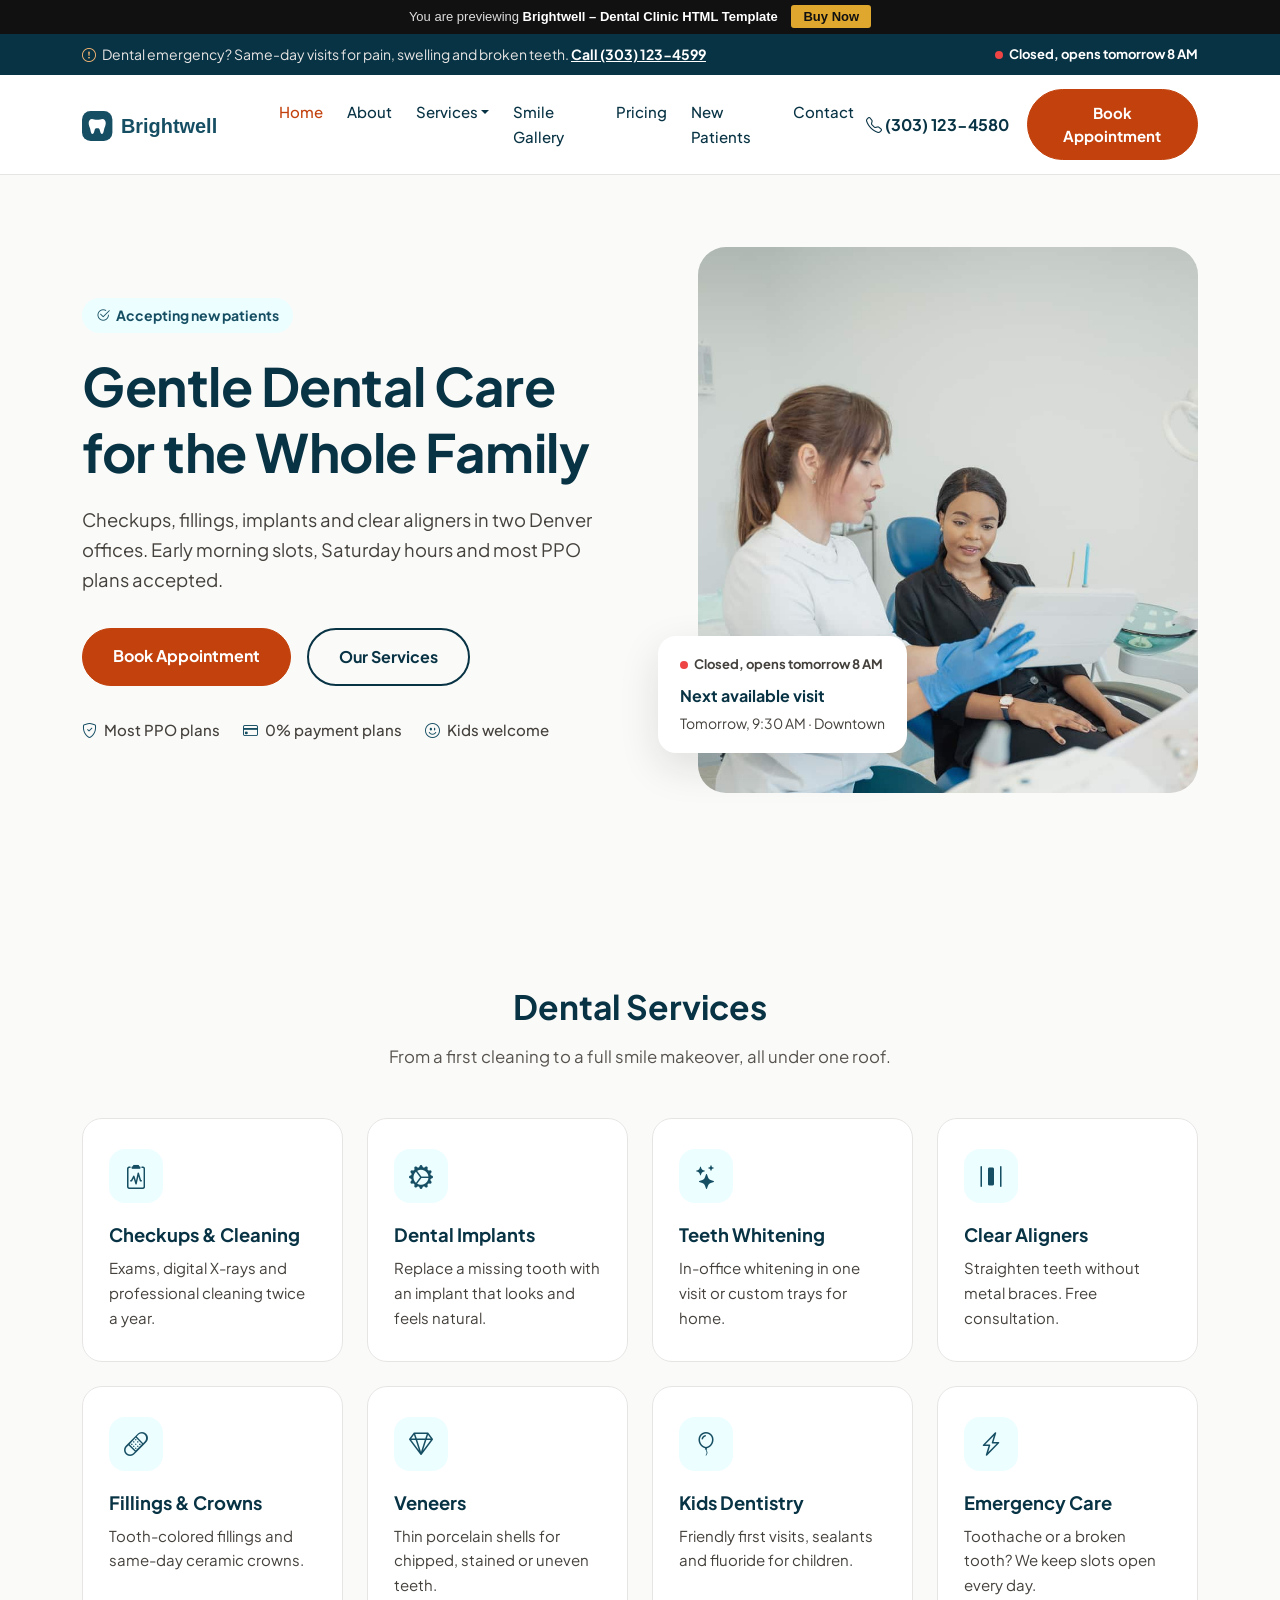
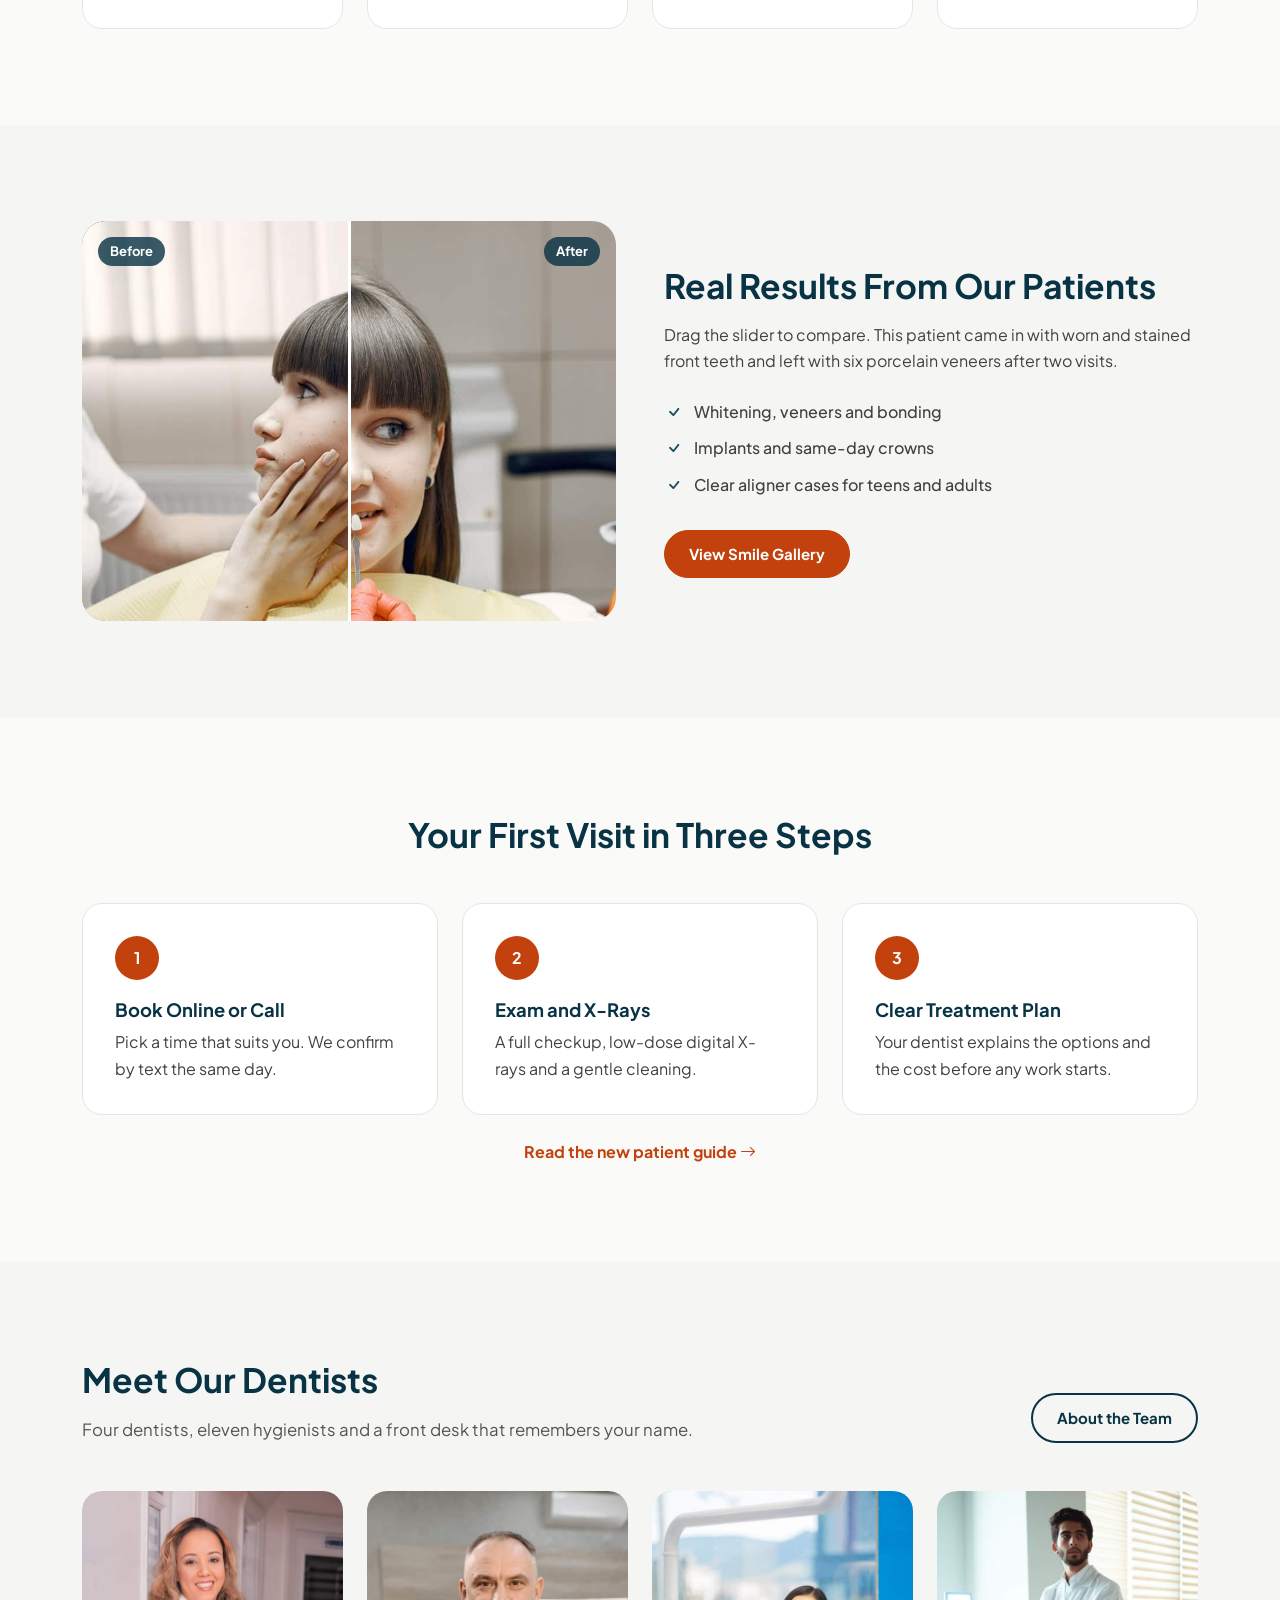
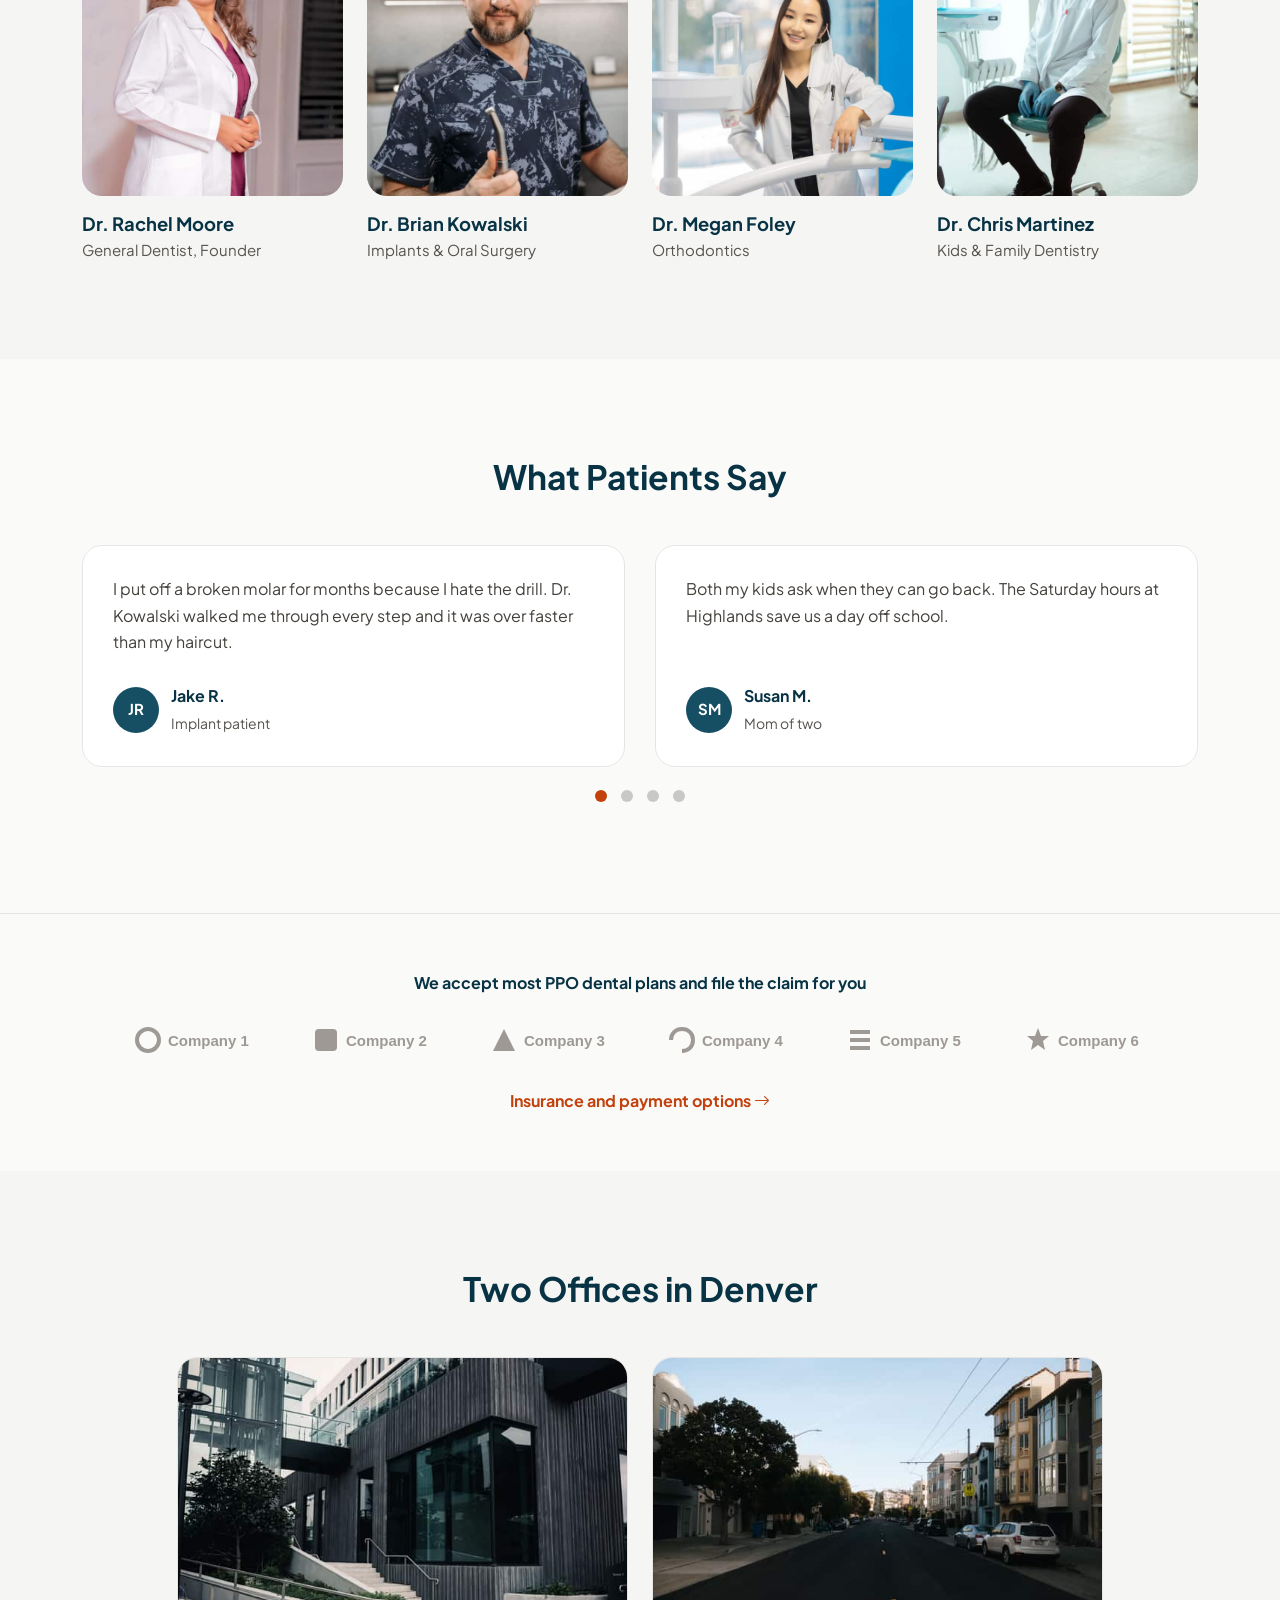
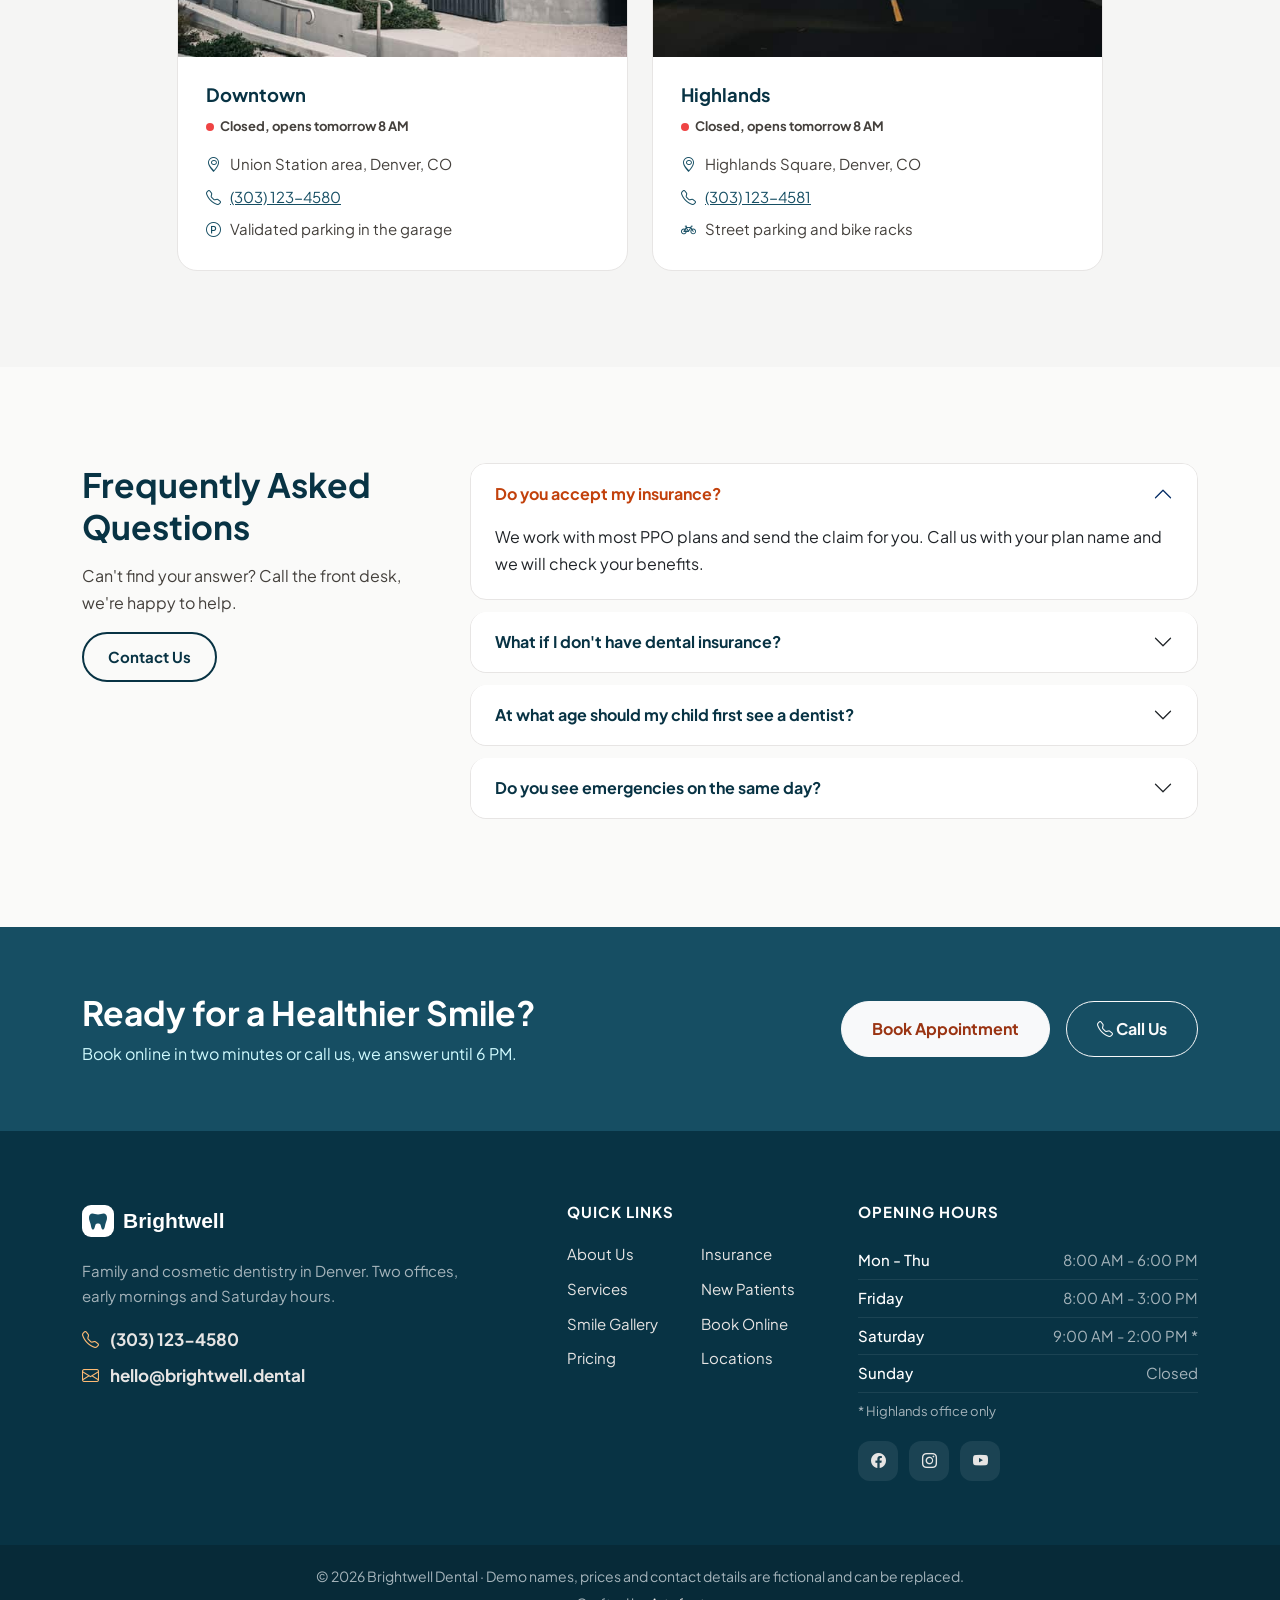
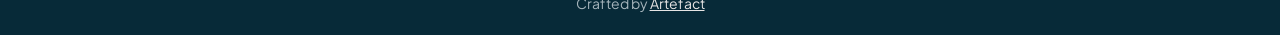
==== index.html @ d16b08b5 "brightwell demo" ====
<!DOCTYPE html>
<html lang="en" class="no-js">
<head>
  <meta charset="utf-8">
  <meta name="viewport" content="width=device-width, initial-scale=1">
  <title>Brightwell - Dental Clinic HTML Template</title>
  <meta name="description" content="Brightwell is a responsive Bootstrap 5 HTML template for dental clinics, family dentists and orthodontists.">
  <meta name="author" content="Artefact">
  <meta name="theme-color" content="#164e63">
  <meta property="og:title" content="Brightwell - Dental Clinic HTML Template">
  <meta property="og:description" content="Brightwell is a responsive Bootstrap 5 HTML template for dental clinics, family dentists and orthodontists.">
  <meta property="og:type" content="website">
  <meta property="og:image" content="assets/img/og-image_pexels-photo-3845744.jpg">
  <link rel="icon" href="assets/img/favicon.png" type="image/png">
  <link rel="preload" href="assets/fonts/plus-jakarta-sans-latin-400-normal.woff2" as="font" type="font/woff2" crossorigin>
  <link rel="preload" as="image" href="assets/img/banner_pexels-photo-5355703.jpg">
  <!-- Vendor CSS -->
  <link rel="stylesheet" href="assets/vendors/bootstrap/css/bootstrap.min.css">
  <link rel="stylesheet" href="assets/vendors/bootstrap-icons/bootstrap-icons.min.css">
  <link rel="stylesheet" href="assets/vendors/aos/aos.css">
  <link rel="stylesheet" href="assets/vendors/swiper/swiper-bundle.min.css">

  <!-- Template CSS -->
  <link rel="stylesheet" href="assets/css/style.css">
  <link rel="stylesheet" href="./assets/css/preview-bar.css">
</head>
<body>
  <div class="template-preview-bar">You are previewing <strong>Brightwell – Dental Clinic HTML Template</strong> <a href="https://www.codester.com/RelictTheme/" target="_blank" rel="noopener">Buy Now</a></div>


  <!-- ====== Emergency Bar ====== -->
  <div class="emergency-bar">
    <div class="container d-flex flex-wrap justify-content-between align-items-center gap-2">
      <p class="mb-0"><i class="bi bi-exclamation-circle"></i> Dental emergency? Same-day visits for pain, swelling and broken teeth. <a href="tel:+13031234599">Call (303) 123-4599</a></p>
      <span class="open-status d-none d-md-inline-flex" data-hours="1-4 08:00-18:00; 5 08:00-15:00; 6 09:00-14:00">Mon - Thu 8AM - 6PM</span>
    </div>
  </div>

  <!-- ====== Header ====== -->
  <header class="site-header sticky-top" id="header">
    <nav class="navbar navbar-expand-xl">
      <div class="container">
        <a class="navbar-brand" href="index.html">
          <img src="assets/img/logo.svg" alt="Brightwell Dental" width="178" height="36">
        </a>
        <button class="navbar-toggler" type="button" data-bs-toggle="collapse" data-bs-target="#mainNav" aria-controls="mainNav" aria-expanded="false" aria-label="Toggle navigation">
          <i class="bi bi-list"></i>
        </button>
        <div class="collapse navbar-collapse" id="mainNav">
          <ul class="navbar-nav mx-auto mb-3 mb-xl-0">
            <li class="nav-item"><a class="nav-link active" href="index.html">Home</a></li>
            <li class="nav-item"><a class="nav-link" href="about.html">About</a></li>
            <li class="nav-item dropdown">
              <a class="nav-link dropdown-toggle" href="services.html" role="button" data-bs-toggle="dropdown" aria-expanded="false">Services</a>
              <ul class="dropdown-menu">
                <li><a class="dropdown-item" href="services.html">All Services</a></li>
                <li><a class="dropdown-item" href="service-single.html">Dental Implants</a></li>
                <li><a class="dropdown-item" href="services.html#cosmetic">Whitening &amp; Veneers</a></li>
                <li><a class="dropdown-item" href="services.html#orthodontics">Clear Aligners</a></li>
                <li><a class="dropdown-item" href="services.html#kids">Kids Dentistry</a></li>
              </ul>
            </li>
            <li class="nav-item"><a class="nav-link" href="smile-gallery.html">Smile Gallery</a></li>
            <li class="nav-item"><a class="nav-link" href="pricing.html">Pricing</a></li>
            <li class="nav-item"><a class="nav-link" href="new-patients.html">New Patients</a></li>
            <li class="nav-item"><a class="nav-link" href="contact.html">Contact</a></li>
          </ul>
          <div class="header-actions">
            <a href="tel:+13031234580" class="header-phone"><i class="bi bi-telephone"></i> (303) 123-4580</a>
            <a href="appointment.html" class="btn btn-primary">Book Appointment</a>
          </div>
        </div>
      </div>
    </nav>
  </header>

  <main>


  <!-- ====== Banner Section ====== -->
  <section class="banner">
    <div class="container">
      <div class="row align-items-center g-4 g-lg-5">
        <div class="col-lg-6">
          <span class="badge-pill"><i class="bi bi-check2-circle"></i> Accepting new patients</span>
          <h1>Gentle Dental Care for the Whole Family</h1>
          <p class="banner-text">Checkups, fillings, implants and clear aligners in two Denver offices. Early morning slots, Saturday hours and most PPO plans accepted.</p>
          <div class="d-flex flex-wrap gap-3">
            <a href="appointment.html" class="btn btn-primary btn-lg">Book Appointment</a>
            <a href="services.html" class="btn btn-outline-dark btn-lg">Our Services</a>
          </div>
          <ul class="list-inline banner-points">
            <li class="list-inline-item"><i class="bi bi-shield-check"></i> Most PPO plans</li>
            <li class="list-inline-item"><i class="bi bi-credit-card"></i> 0% payment plans</li>
            <li class="list-inline-item"><i class="bi bi-emoji-smile"></i> Kids welcome</li>
          </ul>
        </div>
        <div class="col-lg-6">
          <div class="banner-image">
            <img src="assets/img/banner_pexels-photo-5355703.jpg" alt="Dentist talking with a patient" width="880" height="960" fetchpriority="high">
            <div class="banner-card">
              <span class="open-status" data-hours="1-4 08:00-18:00; 5 08:00-15:00; 6 09:00-14:00">Mon - Thu 8AM - 6PM</span>
              <strong>Next available visit</strong>
              <span>Tomorrow, 9:30 AM &middot; Downtown</span>
            </div>
          </div>
        </div>
      </div>
    </div>
  </section>

  <!-- ====== Services Section ====== -->
  <section class="section">
    <div class="container">
      <div class="section-title text-center">
        <h2>Dental Services</h2>
        <p>From a first cleaning to a full smile makeover, all under one roof.</p>
      </div>
      <div class="row g-4">
        <div class="col-lg-3 col-sm-6" data-aos="fade-up">
          <a href="services.html#general" class="service-card">
            <span class="service-icon"><i class="bi bi-clipboard2-pulse"></i></span>
            <h3>Checkups &amp; Cleaning</h3>
            <p>Exams, digital X-rays and professional cleaning twice a year.</p>
          </a>
        </div>
        <div class="col-lg-3 col-sm-6" data-aos="fade-up" data-aos-delay="100">
          <a href="service-single.html" class="service-card">
            <span class="service-icon"><i class="bi bi-gear-wide-connected"></i></span>
            <h3>Dental Implants</h3>
            <p>Replace a missing tooth with an implant that looks and feels natural.</p>
          </a>
        </div>
        <div class="col-lg-3 col-sm-6" data-aos="fade-up" data-aos-delay="200">
          <a href="services.html#cosmetic" class="service-card">
            <span class="service-icon"><i class="bi bi-stars"></i></span>
            <h3>Teeth Whitening</h3>
            <p>In-office whitening in one visit or custom trays for home.</p>
          </a>
        </div>
        <div class="col-lg-3 col-sm-6" data-aos="fade-up" data-aos-delay="300">
          <a href="services.html#orthodontics" class="service-card">
            <span class="service-icon"><i class="bi bi-distribute-horizontal"></i></span>
            <h3>Clear Aligners</h3>
            <p>Straighten teeth without metal braces. Free consultation.</p>
          </a>
        </div>
        <div class="col-lg-3 col-sm-6" data-aos="fade-up">
          <a href="services.html#restorative" class="service-card">
            <span class="service-icon"><i class="bi bi-bandaid"></i></span>
            <h3>Fillings &amp; Crowns</h3>
            <p>Tooth-colored fillings and same-day ceramic crowns.</p>
          </a>
        </div>
        <div class="col-lg-3 col-sm-6" data-aos="fade-up" data-aos-delay="100">
          <a href="services.html#cosmetic" class="service-card">
            <span class="service-icon"><i class="bi bi-gem"></i></span>
            <h3>Veneers</h3>
            <p>Thin porcelain shells for chipped, stained or uneven teeth.</p>
          </a>
        </div>
        <div class="col-lg-3 col-sm-6" data-aos="fade-up" data-aos-delay="200">
          <a href="services.html#kids" class="service-card">
            <span class="service-icon"><i class="bi bi-balloon"></i></span>
            <h3>Kids Dentistry</h3>
            <p>Friendly first visits, sealants and fluoride for children.</p>
          </a>
        </div>
        <div class="col-lg-3 col-sm-6" data-aos="fade-up" data-aos-delay="300">
          <a href="services.html#emergency" class="service-card">
            <span class="service-icon"><i class="bi bi-lightning-charge"></i></span>
            <h3>Emergency Care</h3>
            <p>Toothache or a broken tooth? We keep slots open every day.</p>
          </a>
        </div>
      </div>
    </div>
  </section>

  <!-- ====== Before After Section ====== -->
  <section class="section bg-light-warm">
    <div class="container">
      <div class="row align-items-center g-4 g-lg-5">
        <div class="col-lg-6" data-aos="fade-right">
          <div class="compare">
            <img src="assets/img/gallery/case-1-after_pexels-photo-4971503.jpg" alt="After treatment" width="800" height="600" loading="lazy">
            <div class="compare-before">
              <img src="assets/img/gallery/case-1-before_pexels-photo-4971505.jpg" alt="Before treatment" width="800" height="600" loading="lazy">
            </div>
            <span class="compare-label compare-label-before">Before</span>
            <span class="compare-label compare-label-after">After</span>
            <input type="range" min="0" max="100" value="50" class="compare-range" aria-label="Move to compare before and after">
          </div>
        </div>
        <div class="col-lg-6">
          <h2>Real Results From Our Patients</h2>
          <p>Drag the slider to compare. This patient came in with worn and stained front teeth and left with six porcelain veneers after two visits.</p>
          <ul class="check-list">
            <li>Whitening, veneers and bonding</li>
            <li>Implants and same-day crowns</li>
            <li>Clear aligner cases for teens and adults</li>
          </ul>
          <a href="smile-gallery.html" class="btn btn-primary">View Smile Gallery</a>
        </div>
      </div>
    </div>
  </section>

  <!-- ====== First Visit Section ====== -->
  <section class="section">
    <div class="container">
      <div class="section-title text-center">
        <h2>Your First Visit in Three Steps</h2>
      </div>
      <div class="row g-4">
        <div class="col-md-4">
          <div class="step-card">
            <span class="step-number">1</span>
            <h3>Book Online or Call</h3>
            <p>Pick a time that suits you. We confirm by text the same day.</p>
          </div>
        </div>
        <div class="col-md-4">
          <div class="step-card">
            <span class="step-number">2</span>
            <h3>Exam and X-Rays</h3>
            <p>A full checkup, low-dose digital X-rays and a gentle cleaning.</p>
          </div>
        </div>
        <div class="col-md-4">
          <div class="step-card">
            <span class="step-number">3</span>
            <h3>Clear Treatment Plan</h3>
            <p>Your dentist explains the options and the cost before any work starts.</p>
          </div>
        </div>
      </div>
      <div class="text-center mt-4">
        <a href="new-patients.html" class="link-arrow">Read the new patient guide <i class="bi bi-arrow-right"></i></a>
      </div>
    </div>
  </section>

  <!-- ====== Team Section ====== -->
  <section class="section bg-light-warm">
    <div class="container">
      <div class="section-title d-md-flex justify-content-between align-items-end">
        <div>
          <h2>Meet Our Dentists</h2>
          <p class="mb-md-0">Four dentists, eleven hygienists and a front desk that remembers your name.</p>
        </div>
        <a href="about.html#team" class="btn btn-outline-dark">About the Team</a>
      </div>
      <div class="row g-4">
        <div class="col-lg-3 col-sm-6" data-aos="fade-up">
          <div class="dentist-card">
            <img src="assets/img/dentist-1_pexels-photo-16131195.jpg" alt="Dr. Rachel Moore" width="600" height="700" loading="lazy">
            <h3>Dr. Rachel Moore</h3>
            <span>General Dentist, Founder</span>
          </div>
        </div>
        <div class="col-lg-3 col-sm-6" data-aos="fade-up" data-aos-delay="100">
          <div class="dentist-card">
            <img src="assets/img/dentist-2_pexels-photo-6812464.jpg" alt="Dr. Brian Kowalski" width="600" height="700" loading="lazy">
            <h3>Dr. Brian Kowalski</h3>
            <span>Implants &amp; Oral Surgery</span>
          </div>
        </div>
        <div class="col-lg-3 col-sm-6" data-aos="fade-up" data-aos-delay="200">
          <div class="dentist-card">
            <img src="assets/img/dentist-3_pexels-photo-19332236.jpg" alt="Dr. Megan Foley" width="600" height="700" loading="lazy">
            <h3>Dr. Megan Foley</h3>
            <span>Orthodontics</span>
          </div>
        </div>
        <div class="col-lg-3 col-sm-6" data-aos="fade-up" data-aos-delay="300">
          <div class="dentist-card">
            <img src="assets/img/dentist-4_pexels-photo-34007064.jpg" alt="Dr. Chris Martinez" width="600" height="700" loading="lazy">
            <h3>Dr. Chris Martinez</h3>
            <span>Kids &amp; Family Dentistry</span>
          </div>
        </div>
      </div>
    </div>
  </section>

  <!-- ====== Reviews Section ====== -->
  <section class="section">
    <div class="container">
      <div class="section-title text-center">
        <h2>What Patients Say</h2>
      </div>
      <div class="swiper reviews-slider">
        <div class="swiper-wrapper">
          <div class="swiper-slide">
            <div class="review-card">
              <p>I put off a broken molar for months because I hate the drill. Dr. Kowalski walked me through every step and it was over faster than my haircut.</p>
              <div class="review-author"><span class="avatar">JR</span><div><strong>Jake R.</strong><small>Implant patient</small></div></div>
            </div>
          </div>
          <div class="swiper-slide">
            <div class="review-card">
              <p>Both my kids ask when they can go back. The Saturday hours at Highlands save us a day off school.</p>
              <div class="review-author"><span class="avatar">SM</span><div><strong>Susan M.</strong><small>Mom of two</small></div></div>
            </div>
          </div>
          <div class="swiper-slide">
            <div class="review-card">
              <p>Clear quote before we started, no surprises on the bill. Aligners took eleven months.</p>
              <div class="review-author"><span class="avatar">CD</span><div><strong>Carlos D.</strong><small>Clear aligners</small></div></div>
            </div>
          </div>
          <div class="swiper-slide">
            <div class="review-card">
              <p>Called at 8 in the morning with a swollen jaw and was seen before lunch. Friendly team, clean office.</p>
              <div class="review-author"><span class="avatar">HL</span><div><strong>Heather L.</strong><small>Emergency visit</small></div></div>
            </div>
          </div>
        </div>
        <div class="swiper-pagination"></div>
      </div>
    </div>
  </section>

  <!-- ====== Insurance Section ====== -->
  <section class="insurance-strip">
    <div class="container">
      <p>We accept most PPO dental plans and file the claim for you</p>
      <div class="insurance-logos">
        <img src="assets/img/logo1.svg" alt="Company 1" width="130" height="40" loading="lazy">
        <img src="assets/img/logo2.svg" alt="Company 2" width="130" height="40" loading="lazy">
        <img src="assets/img/logo3.svg" alt="Company 3" width="130" height="40" loading="lazy">
        <img src="assets/img/logo4.svg" alt="Company 4" width="130" height="40" loading="lazy">
        <img src="assets/img/logo5.svg" alt="Company 5" width="130" height="40" loading="lazy">
        <img src="assets/img/logo6.svg" alt="Company 6" width="130" height="40" loading="lazy">
      </div>
      <a href="pricing.html#insurance" class="link-arrow">Insurance and payment options <i class="bi bi-arrow-right"></i></a>
    </div>
  </section>

  <!-- ====== Locations Section ====== -->
  <section class="section bg-light-warm">
    <div class="container">
      <div class="section-title text-center">
        <h2>Two Offices in Denver</h2>
      </div>
      <div class="row g-4 justify-content-center">
        <div class="col-lg-5 col-md-6">
          <div class="location-card">
            <img src="assets/img/location-downtown_pexels-photo-29192107.jpg" alt="Downtown office" width="600" height="400" loading="lazy">
            <div class="location-body">
              <h3>Downtown</h3>
              <span class="open-status" data-hours="1-4 08:00-18:00; 5 08:00-15:00">Mon - Fri</span>
              <p><i class="bi bi-geo-alt"></i> Union Station area, Denver, CO</p>
              <p><i class="bi bi-telephone"></i> <a href="tel:+13031234580">(303) 123-4580</a></p>
              <p><i class="bi bi-p-circle"></i> Validated parking in the garage</p>
            </div>
          </div>
        </div>
        <div class="col-lg-5 col-md-6">
          <div class="location-card">
            <img src="assets/img/location-highlands_pexels-photo-12615881.jpg" alt="Highlands office" width="600" height="400" loading="lazy">
            <div class="location-body">
              <h3>Highlands</h3>
              <span class="open-status" data-hours="1-4 08:00-18:00; 5 08:00-15:00; 6 09:00-14:00">Mon - Sat</span>
              <p><i class="bi bi-geo-alt"></i> Highlands Square, Denver, CO</p>
              <p><i class="bi bi-telephone"></i> <a href="tel:+13031234581">(303) 123-4581</a></p>
              <p><i class="bi bi-bicycle"></i> Street parking and bike racks</p>
            </div>
          </div>
        </div>
      </div>
    </div>
  </section>

  <!-- ====== FAQ Section ====== -->
  <section class="section">
    <div class="container">
      <div class="row g-4 g-lg-5">
        <div class="col-lg-4">
          <h2>Frequently Asked Questions</h2>
          <p>Can't find your answer? Call the front desk, we're happy to help.</p>
          <a href="contact.html" class="btn btn-outline-dark">Contact Us</a>
        </div>
        <div class="col-lg-8">
          <div class="accordion" id="faq">
            <div class="accordion-item">
              <h3 class="accordion-header"><button class="accordion-button" type="button" data-bs-toggle="collapse" data-bs-target="#faq1" aria-expanded="true" aria-controls="faq1">Do you accept my insurance?</button></h3>
              <div id="faq1" class="accordion-collapse collapse show" data-bs-parent="#faq"><div class="accordion-body">We work with most PPO plans and send the claim for you. Call us with your plan name and we will check your benefits.</div></div>
            </div>
            <div class="accordion-item">
              <h3 class="accordion-header"><button class="accordion-button collapsed" type="button" data-bs-toggle="collapse" data-bs-target="#faq2" aria-expanded="false" aria-controls="faq2">What if I don't have dental insurance?</button></h3>
              <div id="faq2" class="accordion-collapse collapse" data-bs-parent="#faq"><div class="accordion-body">Our in-house membership covers two cleanings, exams and X-rays a year, plus a discount on treatment.</div></div>
            </div>
            <div class="accordion-item">
              <h3 class="accordion-header"><button class="accordion-button collapsed" type="button" data-bs-toggle="collapse" data-bs-target="#faq3" aria-expanded="false" aria-controls="faq3">At what age should my child first see a dentist?</button></h3>
              <div id="faq3" class="accordion-collapse collapse" data-bs-parent="#faq"><div class="accordion-body">Around the first birthday or when the first tooth appears. The first visit is short and mostly about getting comfortable.</div></div>
            </div>
            <div class="accordion-item">
              <h3 class="accordion-header"><button class="accordion-button collapsed" type="button" data-bs-toggle="collapse" data-bs-target="#faq4" aria-expanded="false" aria-controls="faq4">Do you see emergencies on the same day?</button></h3>
              <div id="faq4" class="accordion-collapse collapse" data-bs-parent="#faq"><div class="accordion-body">Yes. Call before noon and we will usually see you the same day at one of our offices.</div></div>
            </div>
          </div>
        </div>
      </div>
    </div>
  </section>

  <!-- ====== CTA Section ====== -->
  <section class="cta">
    <div class="container d-lg-flex justify-content-between align-items-center">
      <div>
        <h2>Ready for a Healthier Smile?</h2>
        <p class="mb-lg-0">Book online in two minutes or call us, we answer until 6 PM.</p>
      </div>
      <div class="d-flex flex-wrap gap-3">
        <a href="appointment.html" class="btn btn-light btn-lg">Book Appointment</a>
        <a href="tel:+13031234580" class="btn btn-outline-light btn-lg"><i class="bi bi-telephone"></i> Call Us</a>
      </div>
    </div>
  </section>

  </main>

  <!-- ====== Footer ====== -->
  <footer class="site-footer">
    <div class="container">
      <div class="row g-4 g-lg-5">
        <div class="col-lg-5">
          <a href="index.html" class="footer-logo"><img src="assets/img/logo-white.svg" alt="Brightwell Dental" width="178" height="36" loading="lazy"></a>
          <p class="footer-about">Family and cosmetic dentistry in Denver. Two offices, early mornings and Saturday hours.</p>
          <div class="footer-contact">
            <a href="tel:+13031234580"><i class="bi bi-telephone"></i> (303) 123-4580</a>
            <a href="mailto:hello@brightwell.dental"><i class="bi bi-envelope"></i> hello@brightwell.dental</a>
          </div>
        </div>
        <div class="col-lg-3 col-md-6">
          <h2 class="footer-title">Quick Links</h2>
          <ul class="list-unstyled footer-menu">
            <li><a href="about.html">About Us</a></li>
            <li><a href="services.html">Services</a></li>
            <li><a href="smile-gallery.html">Smile Gallery</a></li>
            <li><a href="pricing.html">Pricing</a></li>
            <li><a href="pricing.html#insurance">Insurance</a></li>
            <li><a href="new-patients.html">New Patients</a></li>
            <li><a href="appointment.html">Book Online</a></li>
            <li><a href="contact.html">Locations</a></li>
          </ul>
        </div>
        <div class="col-lg-4 col-md-6">
          <h2 class="footer-title">Opening Hours</h2>
          <table class="footer-hours">
            <tbody>
            <tr><th>Mon - Thu</th><td>8:00 AM - 6:00 PM</td></tr>
            <tr><th>Friday</th><td>8:00 AM - 3:00 PM</td></tr>
            <tr><th>Saturday</th><td>9:00 AM - 2:00 PM *</td></tr>
            <tr><th>Sunday</th><td>Closed</td></tr>
            </tbody>
          </table>
          <p class="footer-note">* Highlands office only</p>
          <div class="footer-social">
            <a href="https://facebook.com" target="_blank" rel="noopener" title="Facebook"><i class="bi bi-facebook"></i></a>
            <a href="https://instagram.com" target="_blank" rel="noopener" title="Instagram"><i class="bi bi-instagram"></i></a>
            <a href="https://youtube.com" target="_blank" rel="noopener" title="YouTube"><i class="bi bi-youtube"></i></a>
          </div>
        </div>
      </div>
    </div>
    <div class="copyright">
      <div class="container">
        &copy; 2026 Brightwell Dental &middot; Demo names, prices and contact details are fictional and can be replaced.
        <span>Crafted by <a href="https://www.codester.com/RelictTheme/" target="_blank" rel="noopener">Artefact</a></span>
      </div>
    </div>
  </footer>

  <button type="button" class="scroll-top" id="scrollTop" title="Scroll to top"><i class="bi bi-chevron-up"></i></button>


  <!-- Vendor JS -->
  <script src="assets/vendors/bootstrap/js/bootstrap.bundle.min.js"></script>
  <script src="assets/vendors/aos/aos.js"></script>
  <script src="assets/vendors/swiper/swiper-bundle.min.js"></script>

  <!-- Template JS -->
  <script src="assets/js/main.js"></script>
</body>
</html>
---- assets/css/style.css ----
/*
Template Name: Brightwell - Dental Clinic HTML Template
Version: 1.0.0
Author: Artefact
*/

/* ====== Fonts ====== */
@font-face {
  font-family: "Plus Jakarta Sans";
  font-style: normal;
  font-weight: 400;
  font-display: swap;
  src: url("../fonts/plus-jakarta-sans-latin-400-normal.woff2") format("woff2");
}

@font-face {
  font-family: "Plus Jakarta Sans";
  font-style: normal;
  font-weight: 500;
  font-display: swap;
  src: url("../fonts/plus-jakarta-sans-latin-500-normal.woff2") format("woff2");
}

@font-face {
  font-family: "Plus Jakarta Sans";
  font-style: normal;
  font-weight: 700;
  font-display: swap;
  src: url("../fonts/plus-jakarta-sans-latin-700-normal.woff2") format("woff2");
}

/* ====== Variables ====== */
:root {
  --primary: #164e63;
  --primary-dark: #083344;
  --accent: #c2410c;
  --accent-dark: #9a3412;
  --light: #f5f5f4;
  --body-bg: #fafaf9;
  --primary-light: #ecfeff;
  --text: #44403c;
  --muted: #57534e;
  --border: #e7e5e4;
  --font: "Plus Jakarta Sans", -apple-system, "Segoe UI", Roboto, Arial, sans-serif;
}

/* ====== General ====== */
body {
  font-family: var(--font);
  font-size: 16px;
  line-height: 1.65;
  color: var(--text);
  background: var(--body-bg);
}

h1, h2, h3, h4, h5, h6 {
  color: var(--primary-dark);
  font-weight: 700;
  line-height: 1.25;
}

h2 {
  font-size: 2.1rem;
  margin-bottom: 16px;
}

h3 {
  font-size: 1.15rem;
}

a {
  color: var(--primary);
  text-decoration: none;
}

a:hover {
  color: var(--accent);
}

img {
  max-width: 100%;
  height: auto;
}

.section {
  padding: 96px 0;
}

.bg-light-warm {
  background: var(--light);
}

.section-title {
  max-width: 640px;
  margin-bottom: 48px;
}

.section-title.text-center {
  margin-left: auto;
  margin-right: auto;
}

.section-title.d-md-flex {
  max-width: none;
}

.section-title p {
  font-size: 1.05rem;
  color: var(--muted);
}

/* ====== Buttons ====== */
.btn {
  font-weight: 700;
  font-size: 15px;
  padding: 12px 24px;
  border-radius: 50px;
  transition: background-color .2s, color .2s, border-color .2s;
}

.btn-lg {
  padding: 15px 30px;
  font-size: 16px;
}

.btn-primary {
  background: var(--accent);
  border-color: var(--accent);
}

.btn-primary:hover,
.btn-primary:focus,
.btn-primary:active {
  background: var(--accent-dark) !important;
  border-color: var(--accent-dark) !important;
}

.btn-outline-dark {
  color: var(--primary-dark);
  border: 2px solid var(--primary-dark);
}

.btn-outline-dark:hover {
  background: var(--primary-dark);
  border-color: var(--primary-dark);
  color: #fff;
}

.btn-light {
  color: var(--accent-dark);
}

main p a:not(.btn),
.accordion-body a,
.copyright a {
  text-decoration: underline;
}

.link-arrow {
  font-weight: 700;
  color: var(--accent);
}

.link-arrow i {
  transition: margin .2s;
}

.link-arrow:hover i {
  margin-left: 4px;
}

/* ====== Emergency Bar ====== */
.emergency-bar {
  background: var(--primary-dark);
  color: #e7e5e4;
  font-size: 14px;
  padding: 9px 0;
}

.emergency-bar i {
  color: #fdba74;
  margin-right: 4px;
}

.emergency-bar a {
  color: #fff;
  font-weight: 700;
  text-decoration: underline;
}

.emergency-bar .open-status {
  color: #fff;
}

/* ====== Open Status ====== */
.open-status {
  display: inline-flex;
  align-items: center;
  gap: 6px;
  font-size: 13px;
  font-weight: 700;
}

.open-status:before {
  content: "";
  width: 8px;
  height: 8px;
  border-radius: 50%;
  background: #a8a29e;
}

.open-status.is-open:before {
  background: #22c55e;
}

.open-status.is-closed:before {
  background: #ef4444;
}

/* ====== Header ====== */
.site-header {
  background: #fff;
  border-bottom: 1px solid var(--border);
  transition: box-shadow .2s;
}

.site-header.scrolled {
  box-shadow: 0 4px 18px rgba(28, 25, 23, .08);
}

.navbar {
  padding: 14px 0;
}

.navbar-toggler {
  border: 0;
  font-size: 30px;
  color: var(--primary-dark);
  padding: 0;
}

.navbar-toggler:focus {
  box-shadow: none;
}

.navbar-toggler:focus-visible {
  outline: 2px solid var(--primary);
}

.navbar .nav-link {
  font-weight: 500;
  font-size: 15px;
  color: var(--primary-dark);
  padding: 8px 12px !important;
}

.navbar .nav-link:hover,
.navbar .nav-link.active {
  color: var(--accent);
}

.dropdown-menu {
  border: 1px solid var(--border);
  border-radius: 12px;
  padding: 8px;
  box-shadow: 0 10px 30px rgba(28, 25, 23, .08);
}

.dropdown-item {
  border-radius: 8px;
  font-size: 15px;
  padding: 8px 14px;
}

.dropdown-item:hover,
.dropdown-item:focus {
  background: var(--light);
  color: var(--accent);
}

.header-actions {
  display: flex;
  align-items: center;
  gap: 18px;
}

.header-phone {
  font-weight: 700;
  color: var(--primary-dark);
  white-space: nowrap;
}

/* ====== Banner ====== */
.banner {
  padding: 72px 0 96px;
}

.badge-pill {
  display: inline-flex;
  align-items: center;
  gap: 6px;
  background: var(--primary-light);
  color: var(--primary);
  font-weight: 700;
  font-size: 14px;
  padding: 6px 14px;
  border-radius: 50px;
  margin-bottom: 20px;
}

.banner h1 {
  font-size: 3.3rem;
  letter-spacing: -.5px;
  margin-bottom: 20px;
  text-wrap: balance;
}

.banner-text {
  font-size: 1.15rem;
  max-width: 520px;
  margin-bottom: 32px;
}

.banner-points {
  margin: 32px 0 0;
  font-size: 15px;
  font-weight: 500;
}

.banner-points li {
  margin-right: 20px !important;
}

.banner-points i {
  color: var(--primary);
  margin-right: 4px;
}

.banner-image {
  position: relative;
  margin-left: auto;
  max-width: 500px;
}

.banner-image img {
  border-radius: 28px;
  width: 100%;
  object-fit: cover;
  aspect-ratio: 11 / 12;
}

.banner-card {
  position: absolute;
  left: -40px;
  bottom: 40px;
  background: #fff;
  border-radius: 18px;
  padding: 18px 22px;
  box-shadow: 0 14px 40px rgba(28, 25, 23, .12);
  display: flex;
  flex-direction: column;
  gap: 2px;
  font-size: 14px;
}

.banner-card strong {
  color: var(--primary-dark);
  font-size: 16px;
  margin-top: 6px;
}

/* ====== Services ====== */
.service-card {
  display: block;
  height: 100%;
  background: #fff;
  border: 1px solid var(--border);
  border-radius: 20px;
  padding: 30px 26px;
  color: var(--text);
  transition: border-color .2s, transform .2s;
}

.service-card:hover {
  border-color: var(--primary);
  color: var(--text);
  transform: translateY(-4px);
}

.service-card h3 {
  margin: 20px 0 10px;
}

.service-card p {
  font-size: 15px;
  margin-bottom: 0;
}

.service-icon {
  display: inline-flex;
  align-items: center;
  justify-content: center;
  width: 54px;
  height: 54px;
  border-radius: 16px;
  background: var(--primary-light);
  color: var(--primary);
  font-size: 24px;
}

/* ====== Before / After ====== */
.compare {
  position: relative;
  border-radius: 24px;
  overflow: hidden;
  aspect-ratio: 4 / 3;
  user-select: none;
}

.compare img {
  display: block;
  width: 100%;
  height: 100%;
  object-fit: cover;
}

.compare-before {
  position: absolute;
  inset: 0;
  clip-path: inset(0 50% 0 0);
}

.compare:after {
  content: "";
  position: absolute;
  top: 0;
  bottom: 0;
  left: var(--pos, 50%);
  width: 3px;
  margin-left: -1px;
  background: #fff;
  pointer-events: none;
}

.compare-range {
  position: absolute;
  inset: 0;
  width: 100%;
  height: 100%;
  opacity: 0;
  cursor: ew-resize;
  margin: 0;
}

.compare-label {
  position: absolute;
  top: 16px;
  background: rgba(8, 51, 68, .8);
  color: #fff;
  font-size: 13px;
  font-weight: 700;
  padding: 4px 12px;
  border-radius: 50px;
  pointer-events: none;
}

.compare-label-before {
  left: 16px;
}

.compare-label-after {
  right: 16px;
}

.check-list {
  list-style: none;
  padding: 0;
  margin: 24px 0 32px;
}

.check-list li {
  position: relative;
  padding-left: 30px;
  margin-bottom: 10px;
  font-weight: 500;
}

.check-list li:before {
  content: "\F26E";
  font-family: "bootstrap-icons";
  position: absolute;
  left: 0;
  top: 0;
  color: var(--primary);
  font-size: 20px;
  line-height: 1.3;
}

/* ====== Steps ====== */
.step-card {
  background: #fff;
  border-radius: 20px;
  padding: 32px;
  height: 100%;
  border: 1px solid var(--border);
}

.step-number {
  display: inline-flex;
  width: 44px;
  height: 44px;
  align-items: center;
  justify-content: center;
  border-radius: 50%;
  background: var(--accent);
  color: #fff;
  font-weight: 700;
  margin-bottom: 18px;
}

.step-card p {
  margin-bottom: 0;
}

/* ====== Dentists ====== */
.dentist-card img {
  border-radius: 20px;
  width: 100%;
  aspect-ratio: 6 / 7;
  object-fit: cover;
  margin-bottom: 16px;
}

.dentist-card h3 {
  margin-bottom: 2px;
}

.dentist-card span {
  font-size: 15px;
  color: var(--muted);
}

/* ====== Reviews ====== */
.reviews-slider {
  padding-bottom: 50px;
}

.review-card {
  background: #fff;
  border: 1px solid var(--border);
  border-radius: 20px;
  padding: 30px;
  height: 100%;
  display: flex;
  flex-direction: column;
  justify-content: space-between;
}

.reviews-slider .swiper-slide {
  height: auto;
}

.review-card p {
  font-size: 16px;
}

.review-author {
  display: flex;
  align-items: center;
  gap: 12px;
  margin-top: 12px;
}

.review-author strong {
  display: block;
  color: var(--primary-dark);
}

.review-author small {
  color: var(--muted);
}

.avatar {
  width: 46px;
  height: 46px;
  border-radius: 50%;
  background: var(--primary);
  color: #fff;
  display: inline-flex;
  align-items: center;
  justify-content: center;
  font-weight: 700;
  font-size: 15px;
  flex-shrink: 0;
}

.reviews-slider .swiper-pagination-bullet {
  width: 12px;
  height: 12px;
  margin: 0 7px !important;
}

.swiper-pagination-bullet-active {
  background: var(--accent);
}

/* ====== Insurance ====== */
.insurance-strip {
  padding: 56px 0;
  border-top: 1px solid var(--border);
  text-align: center;
}

.insurance-strip p {
  font-weight: 700;
  color: var(--primary-dark);
}

.insurance-logos {
  display: flex;
  flex-wrap: wrap;
  justify-content: center;
  gap: 28px 48px;
  margin: 24px 0 28px;
}

.insurance-logos img {
  opacity: .7;
}

/* ====== Locations ====== */
.location-card {
  background: #fff;
  border-radius: 20px;
  overflow: hidden;
  height: 100%;
  border: 1px solid var(--border);
}

.location-card img {
  width: 100%;
  aspect-ratio: 3 / 2;
  object-fit: cover;
}

.location-body {
  padding: 26px 28px 20px;
}

.location-body h3 {
  margin-bottom: 6px;
}

.location-body .open-status {
  margin-bottom: 14px;
}

.location-body p {
  margin-bottom: 8px;
  font-size: 15px;
}

.location-body p i {
  color: var(--primary);
  margin-right: 6px;
}

/* ====== FAQ ====== */
.accordion-item {
  border: 1px solid var(--border);
  border-radius: 16px !important;
  margin-bottom: 12px;
  overflow: hidden;
}

.accordion-button {
  font-family: var(--font);
  font-weight: 700;
  font-size: 1rem;
  color: var(--primary-dark);
  padding: 20px 24px;
}

.accordion-button:not(.collapsed) {
  background: #fff;
  color: var(--accent);
  box-shadow: none;
}

.accordion-button:focus {
  box-shadow: none;
}

.accordion-button:focus-visible {
  outline: 2px solid var(--primary);
  outline-offset: -2px;
}

.accordion-body {
  padding: 0 24px 22px;
}

/* ====== CTA ====== */
.cta {
  background: var(--primary);
  color: #cffafe;
  padding: 64px 0;
}

.cta h2 {
  color: #fff;
  margin-bottom: 8px;
}

/* ====== Footer ====== */
.site-footer {
  background: var(--primary-dark);
  color: #a5b4bb;
  padding-top: 72px;
  font-size: 15px;
}

.site-footer a {
  color: #e7e5e4;
}

.site-footer a:hover {
  color: #fdba74;
}

.footer-logo {
  display: inline-block;
  margin-bottom: 20px;
}

.footer-about {
  max-width: 380px;
}

.footer-contact a {
  display: block;
  font-weight: 700;
  font-size: 17px;
  margin-top: 8px;
}

.footer-contact i {
  color: #fdba74;
  margin-right: 8px;
}

.footer-title {
  color: #fff;
  font-size: 15px;
  text-transform: uppercase;
  letter-spacing: 1px;
  margin-bottom: 20px;
}

.footer-menu {
  columns: 2;
  column-gap: 24px;
}

.footer-menu li {
  margin-bottom: 10px;
}

.footer-hours {
  width: 100%;
}

.footer-hours th,
.footer-hours td {
  padding: 6px 0;
  border-bottom: 1px solid rgba(255, 255, 255, .08);
}

.footer-hours th {
  color: #fff;
  font-weight: 500;
}

.footer-hours td {
  text-align: right;
}

.footer-note {
  font-size: 13px;
  margin: 8px 0 18px;
}

.footer-social a {
  display: inline-flex;
  width: 40px;
  height: 40px;
  align-items: center;
  justify-content: center;
  border-radius: 12px;
  background: rgba(255, 255, 255, .08);
  margin-right: 8px;
}

.footer-phone {
  font-weight: 700;
  font-size: 17px;
}

.copyright {
  background: rgba(0, 0, 0, .18);
  margin-top: 64px;
  padding: 20px 0;
  font-size: 14px;
  text-align: center;
}

.copyright span {
  display: block;
  margin-top: 4px;
}

/* ====== Scroll Top ====== */
.scroll-top {
  position: fixed;
  right: 20px;
  bottom: 20px;
  width: 44px;
  height: 44px;
  border: 0;
  border-radius: 12px;
  background: var(--primary);
  color: #fff;
  font-size: 18px;
  box-shadow: 0 6px 16px rgba(0, 0, 0, .2);
  opacity: 0;
  visibility: hidden;
  transform: translateY(10px);
  transition: opacity .25s, transform .25s, visibility .25s;
  z-index: 99;
}

.scroll-top.visible {
  opacity: 1;
  visibility: visible;
  transform: none;
}

.scroll-top:hover {
  background: var(--accent);
}

/* ====== Page Header ====== */
.page-header {
  background: var(--light);
  padding: 56px 0 60px;
  border-bottom: 1px solid var(--border);
}

.page-header h1 {
  font-size: 2.6rem;
  margin-bottom: 8px;
}

.page-header p {
  font-size: 1.05rem;
  max-width: 620px;
  margin-bottom: 0;
}

.breadcrumb {
  font-size: 14px;
  margin-bottom: 14px;
}

.breadcrumb-item.active {
  color: var(--muted);
}

.rounded-img {
  border-radius: 24px;
  width: 100%;
  object-fit: cover;
}

.lead-text {
  font-size: 1.15rem;
  color: var(--primary-dark);
}

/* ====== About ====== */
.stat-box {
  background: var(--light);
  border-radius: 18px;
  padding: 22px 24px;
}

.stat-number {
  display: block;
  font-size: 2rem;
  font-weight: 700;
  color: var(--accent);
  font-variant-numeric: tabular-nums;
}

.stat-box p {
  margin: 0;
  font-weight: 500;
}

.dentist-bio {
  font-size: 15px;
  margin: 10px 0 0;
}

.staff-note {
  text-align: center;
  margin-top: 40px;
  font-weight: 500;
}

/* ====== Services Page ====== */
.service-group {
  padding-bottom: 48px;
  margin-bottom: 48px;
  border-bottom: 1px solid var(--border);
}

.service-group:last-child {
  border-bottom: 0;
  margin-bottom: 0;
  padding-bottom: 0;
}

.service-item {
  display: flex;
  gap: 16px;
  height: 100%;
  padding: 22px;
  background: #fff;
  border: 1px solid var(--border);
  border-radius: 16px;
  color: var(--text);
}

a.service-item:hover {
  border-color: var(--primary);
  color: var(--text);
}

.service-item i {
  font-size: 24px;
  color: var(--primary);
  line-height: 1.2;
}

.service-item h3 {
  font-size: 1.05rem;
  margin-bottom: 4px;
}

.service-item p {
  font-size: 15px;
  margin: 0;
}

.emergency-box {
  display: flex;
  flex-wrap: wrap;
  justify-content: space-between;
  align-items: center;
  gap: 24px;
  background: var(--accent);
  color: #ffedd5;
  border-radius: 24px;
  padding: 44px 48px;
}

.emergency-box h2 {
  color: #fff;
}

.emergency-box p {
  max-width: 560px;
  margin: 0;
}

/* ====== Timeline ====== */
.timeline {
  margin-top: 24px;
}

.timeline-item {
  display: flex;
  gap: 18px;
  position: relative;
  padding-bottom: 26px;
}

.timeline-item:not(:last-child):before {
  content: "";
  position: absolute;
  left: 19px;
  top: 42px;
  bottom: 4px;
  width: 2px;
  background: var(--border);
}

.timeline-item > span {
  flex-shrink: 0;
  width: 40px;
  height: 40px;
  border-radius: 50%;
  background: var(--primary-light);
  color: var(--primary);
  font-weight: 700;
  display: flex;
  align-items: center;
  justify-content: center;
}

.timeline-item h3 {
  font-size: 1.05rem;
  margin: 8px 0 4px;
}

.timeline-item p {
  margin: 0;
}

/* ====== Sidebar ====== */
.sidebar {
  position: sticky;
  top: 110px;
}

.widget {
  background: #fff;
  border: 1px solid var(--border);
  border-radius: 20px;
  padding: 28px;
  margin-bottom: 24px;
}

.widget h3 {
  margin-bottom: 14px;
}

.widget-links li {
  border-bottom: 1px solid var(--border);
}

.widget-links li:last-child {
  border-bottom: 0;
}

.widget-links a {
  display: block;
  padding: 10px 0;
  font-weight: 500;
}

.widget-dark {
  background: var(--primary-dark);
  border-color: var(--primary-dark);
  color: #cbd5d8;
}

.widget-dark h3,
.widget-dark a {
  color: #fff;
}

.price-widget span {
  display: block;
  color: var(--muted);
  font-size: 15px;
}

.price-widget strong {
  display: block;
  font-size: 2rem;
  color: var(--primary-dark);
  margin: 4px 0 6px;
}

.hours-list li {
  display: flex;
  justify-content: space-between;
  padding: 8px 0;
  border-bottom: 1px dashed var(--border);
  font-size: 15px;
}

.hours-list li span {
  font-weight: 700;
  color: var(--primary-dark);
}

/* ====== Gallery ====== */
.gallery-filter {
  display: flex;
  flex-wrap: wrap;
  gap: 10px;
  justify-content: center;
  margin-bottom: 40px;
}

.gallery-filter button {
  border: 1px solid var(--border);
  background: #fff;
  border-radius: 50px;
  padding: 9px 20px;
  font-weight: 500;
  color: var(--primary-dark);
}

.gallery-filter button.active,
.gallery-filter button:hover {
  background: var(--primary);
  border-color: var(--primary);
  color: #fff;
}

.case-info {
  display: flex;
  justify-content: space-between;
  align-items: baseline;
  flex-wrap: wrap;
  gap: 6px;
  padding: 14px 4px 0;
}

.case-info h3 {
  margin: 0;
}

.case-info span {
  font-size: 14px;
  color: var(--muted);
}

/* ====== Pricing ====== */
.price-list {
  background: #fff;
  border: 1px solid var(--border);
  border-radius: 20px;
  padding: 32px;
  height: 100%;
}

.price-list h2 {
  font-size: 1.4rem;
  margin-bottom: 14px;
}

.price-list li {
  display: flex;
  justify-content: space-between;
  gap: 16px;
  padding: 12px 0;
  border-bottom: 1px dashed var(--border);
}

.price-list li:last-child {
  border-bottom: 0;
}

.price-list strong {
  color: var(--primary-dark);
  white-space: nowrap;
}

.plan-card {
  position: relative;
  background: #fff;
  border: 1px solid var(--border);
  border-radius: 24px;
  padding: 36px 32px;
  height: 100%;
}

.plan-card.featured {
  border: 2px solid var(--primary);
}

.plan-badge {
  position: absolute;
  top: -14px;
  left: 32px;
  background: var(--primary);
  color: #fff;
  font-size: 13px;
  font-weight: 700;
  padding: 4px 14px;
  border-radius: 50px;
}

.plan-price {
  font-size: 2.6rem;
  font-weight: 700;
  color: var(--primary-dark);
  margin: 8px 0 4px;
}

.plan-price span {
  font-size: 1rem;
  font-weight: 500;
  color: var(--muted);
}

.payment-example {
  background: var(--primary-light);
  border-radius: 24px;
  padding: 40px;
}

.payment-example span {
  color: var(--primary);
  font-weight: 700;
}

.payment-example strong {
  display: block;
  font-size: 2.4rem;
  color: var(--primary-dark);
  margin: 6px 0 2px;
}

/* ====== Forms ====== */
.form-box {
  background: #fff;
  border: 1px solid var(--border);
  border-radius: 24px;
  padding: 44px;
}

.form-label {
  font-weight: 700;
  font-size: 15px;
  color: var(--primary-dark);
}

.form-control,
.form-select {
  border-color: #d6d3d1;
  border-radius: 12px;
  padding: 12px 16px;
}

.form-control:focus,
.form-select:focus {
  border-color: var(--primary);
  box-shadow: 0 0 0 3px rgba(22, 78, 99, .15);
}

.form-check-input:checked {
  background-color: var(--primary);
  border-color: var(--primary);
}

/* ====== Booking ====== */
.booking-step {
  background: #fff;
  border: 1px solid var(--border);
  border-radius: 20px;
  padding: 30px;
  margin-bottom: 24px;
}

.booking-step h2 {
  font-size: 1.3rem;
  display: flex;
  align-items: center;
  gap: 12px;
  margin-bottom: 22px;
}

.booking-step h2 span {
  width: 34px;
  height: 34px;
  border-radius: 50%;
  background: var(--accent);
  color: #fff;
  font-size: 15px;
  display: inline-flex;
  align-items: center;
  justify-content: center;
}

.office-options {
  display: grid;
  gap: 12px;
}

.office-option {
  display: flex;
  justify-content: space-between;
  align-items: center;
  border: 1px solid #d6d3d1;
  border-radius: 12px;
  padding: 14px 16px;
  cursor: pointer;
}

.office-option small {
  color: var(--muted);
}

.btn-check:checked + .office-option {
  border-color: var(--primary);
  background: var(--primary-light);
}

.btn-check:focus-visible + .office-option {
  outline: 2px solid var(--primary);
}

.time-slots {
  display: flex;
  flex-wrap: wrap;
  gap: 8px;
}

.time-slot {
  border: 1px solid #d6d3d1;
  background: #fff;
  border-radius: 10px;
  padding: 7px 12px;
  font-size: 14px;
  font-weight: 500;
  min-width: 86px;
}

.time-slot:hover {
  border-color: var(--primary);
}

.time-slot.active {
  background: var(--primary);
  border-color: var(--primary);
  color: #fff;
}

.time-slot:disabled {
  color: #a8a29e;
  text-decoration: line-through;
  background: var(--light);
}

.slot-note {
  font-size: 15px;
  color: var(--muted);
  margin: 10px 0 0;
}

.slot-error .time-slot {
  border-color: #ef4444;
}

/* ====== Contact ====== */
.office-card {
  background: #fff;
  border: 1px solid var(--border);
  border-radius: 24px;
  padding: 36px;
  height: 100%;
}

.office-card h2 {
  font-size: 1.6rem;
}

.office-card p i {
  color: var(--primary);
  margin-right: 6px;
}

.office-card .hours-list {
  margin: 20px 0;
}

.map-box {
  border-radius: 24px;
  overflow: hidden;
  height: 100%;
  min-height: 380px;
}

.map-box iframe {
  width: 100%;
  height: 100%;
  min-height: 380px;
  border: 0;
  display: block;
}

/* ====== 404 ====== */
.error-page {
  padding: 120px 0;
}

.error-code {
  display: block;
  font-size: 7rem;
  font-weight: 700;
  line-height: 1;
  color: var(--primary-light);
  -webkit-text-stroke: 2px var(--primary);
  margin-bottom: 16px;
}

.card-lift:hover {
  transform: translateY(-4px);
}

/* ====== Responsive ====== */
@media (max-width: 1199.98px) {
  .header-actions {
    padding-bottom: 12px;
  }
}

@media (max-width: 991.98px) {
  .section {
    padding: 72px 0;
  }

  .banner {
    padding: 48px 0 72px;
  }

  .banner h1 {
    font-size: 2.5rem;
  }

  .banner-image {
    margin: 0 auto;
  }

  .banner-card {
    left: 16px;
    bottom: 16px;
  }

  .sidebar {
    position: static;
  }

  .page-header h1 {
    font-size: 2.1rem;
  }
}

@media (max-width: 575.98px) {
  h2 {
    font-size: 1.7rem;
  }

  .banner h1 {
    font-size: 2.1rem;
  }

  .header-phone {
    display: none;
  }

  .emergency-bar {
    font-size: 13px;
  }

  .form-box,
  .emergency-box {
    padding: 28px 22px;
  }

  .stat-number {
    font-size: 1.6rem;
  }
}
---- assets/css/preview-bar.css ----
.template-preview-bar{position:relative;z-index:2000;background:#111;color:#ddd;font:13px/1.4 Arial,sans-serif;text-align:center;padding:8px 12px}
.template-preview-bar strong{color:#fff}
.template-preview-bar a{color:#111;background:#e0a72e;padding:4px 12px;border-radius:3px;margin-left:10px;text-decoration:none;font-weight:bold}
.template-preview-bar a:hover{background:#f0bc4a}
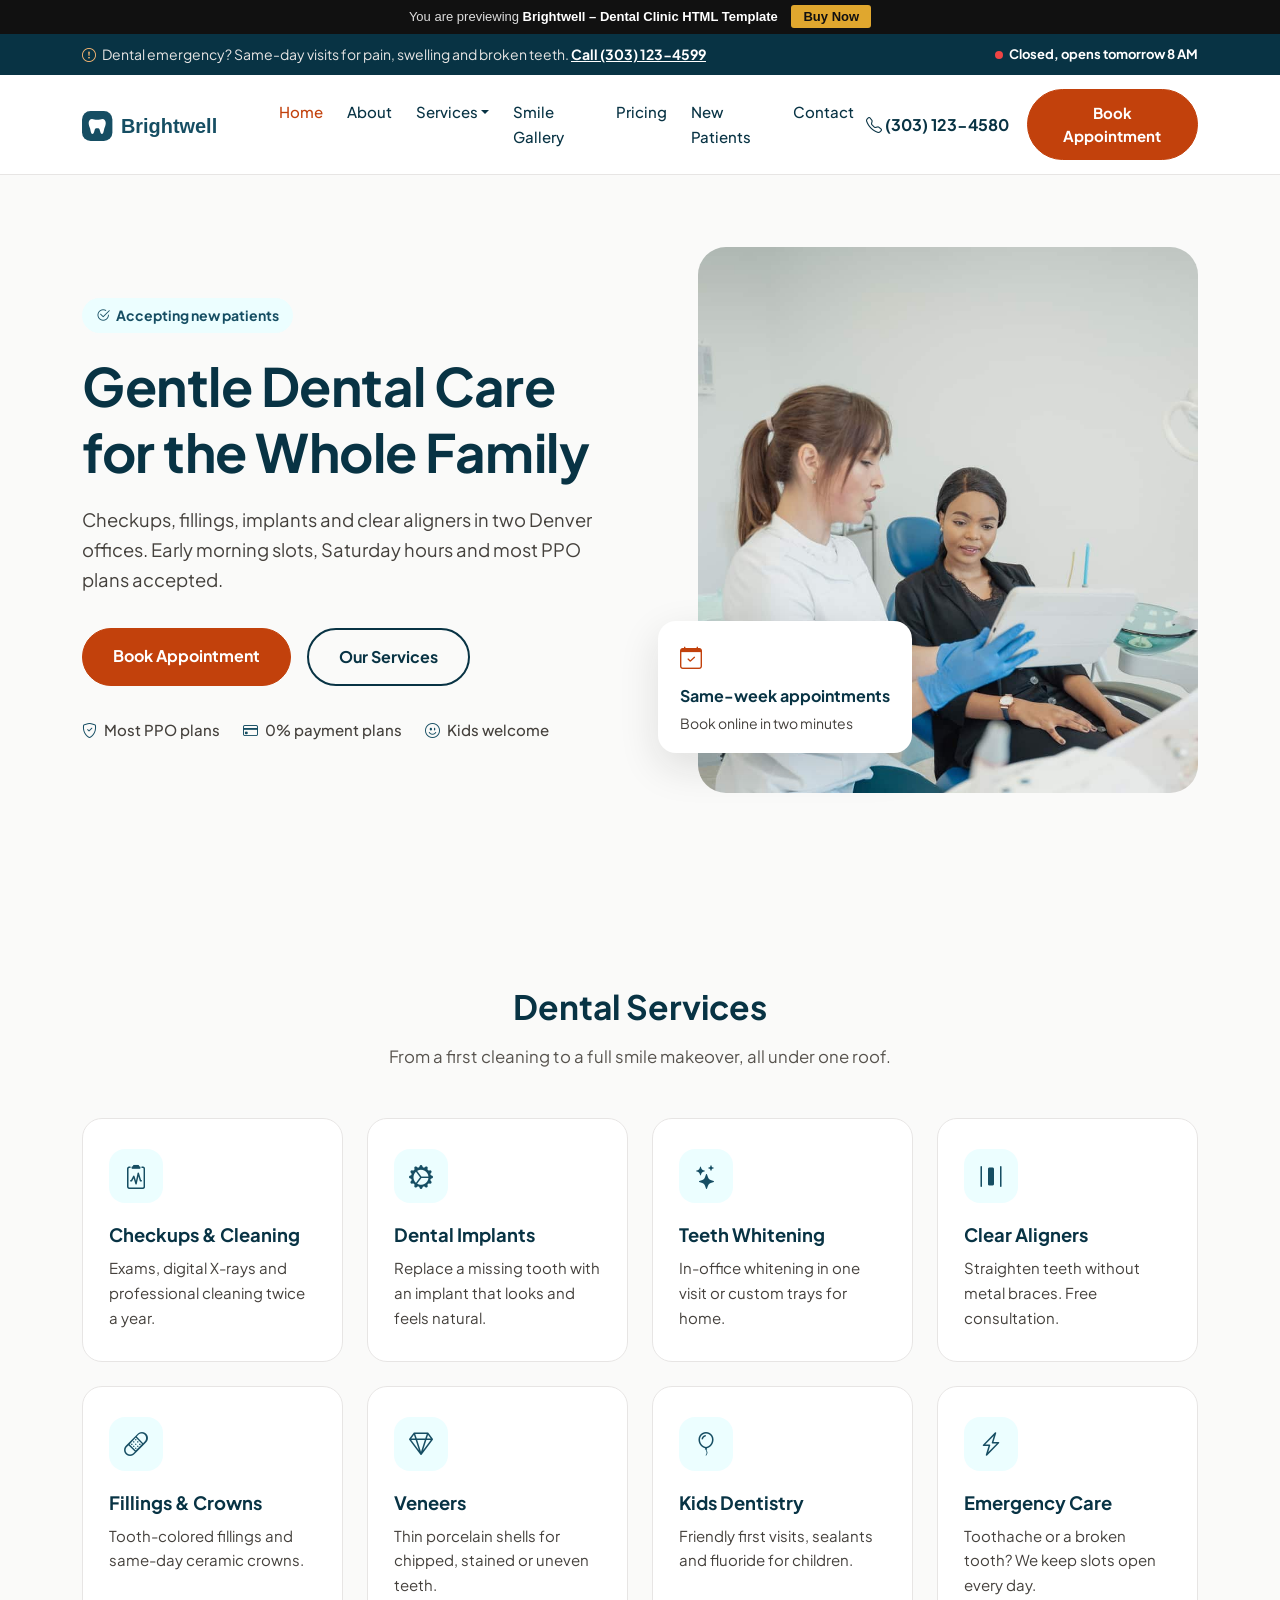
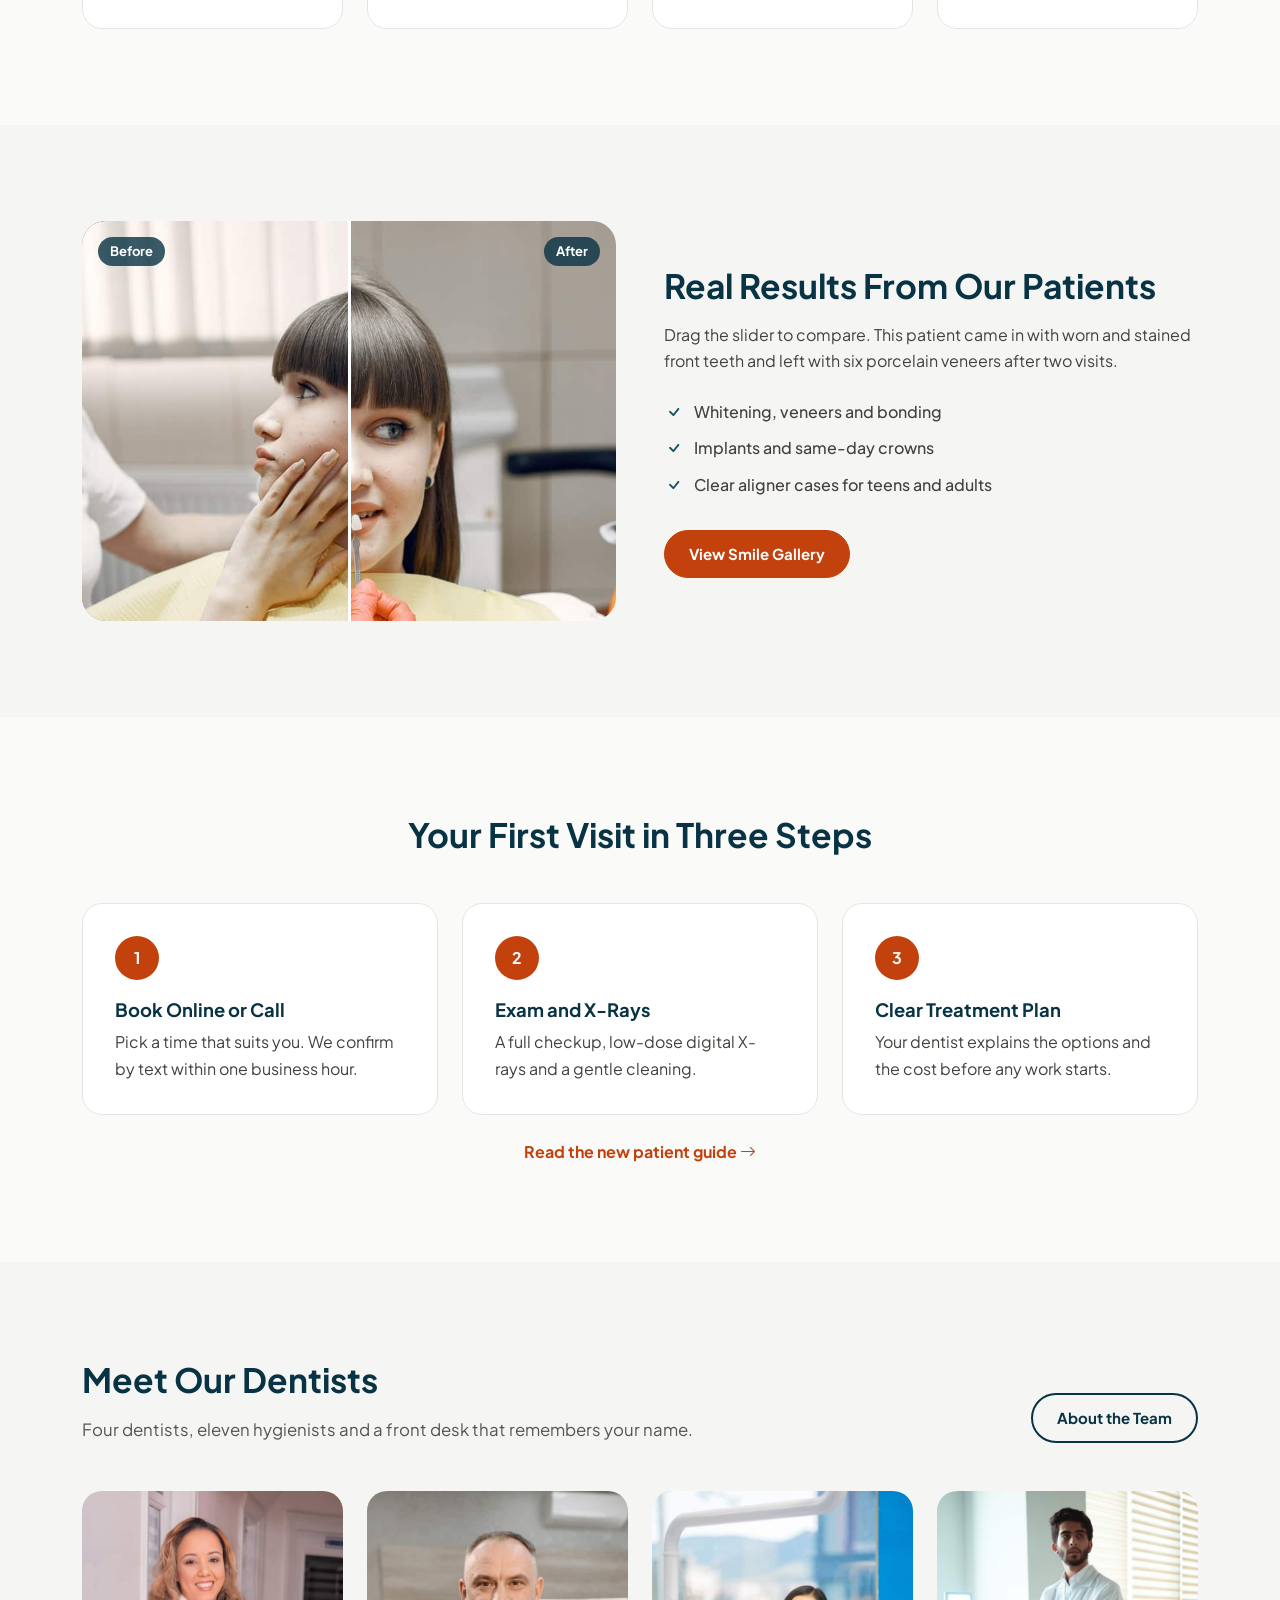
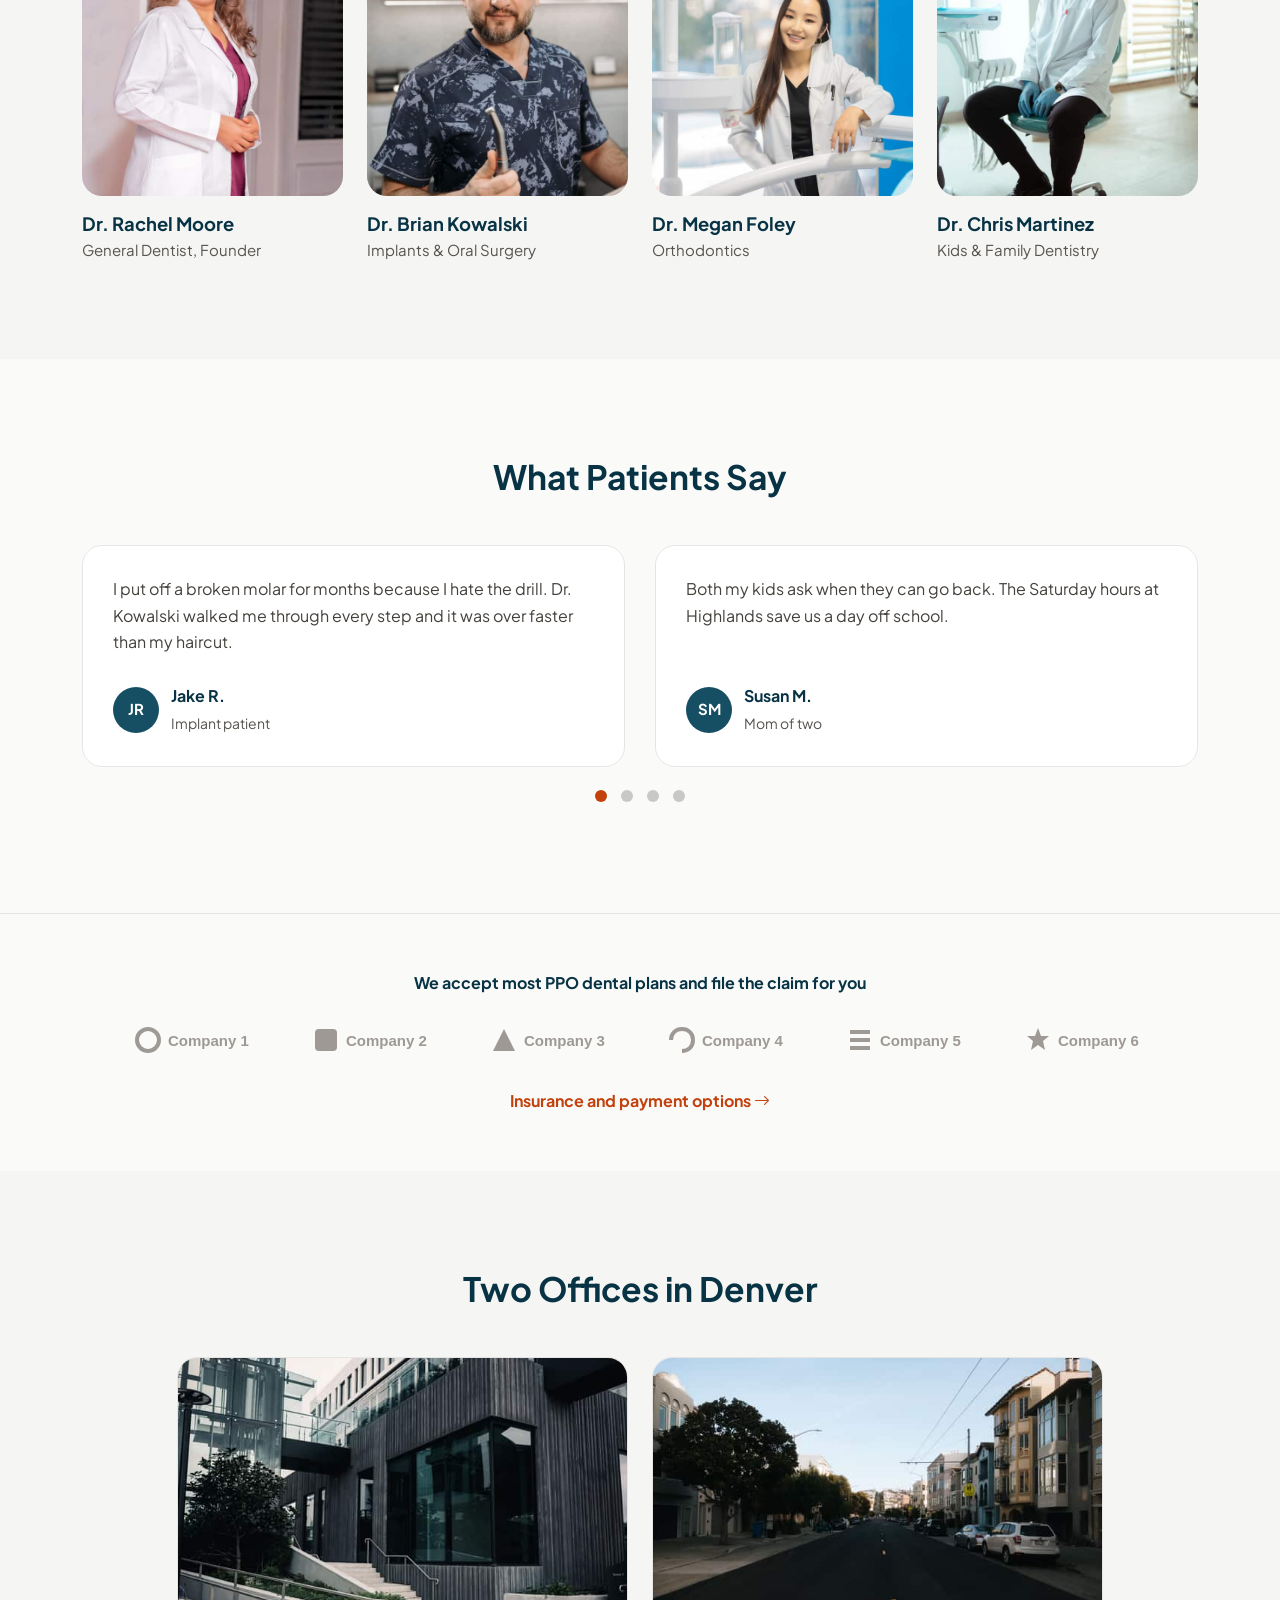
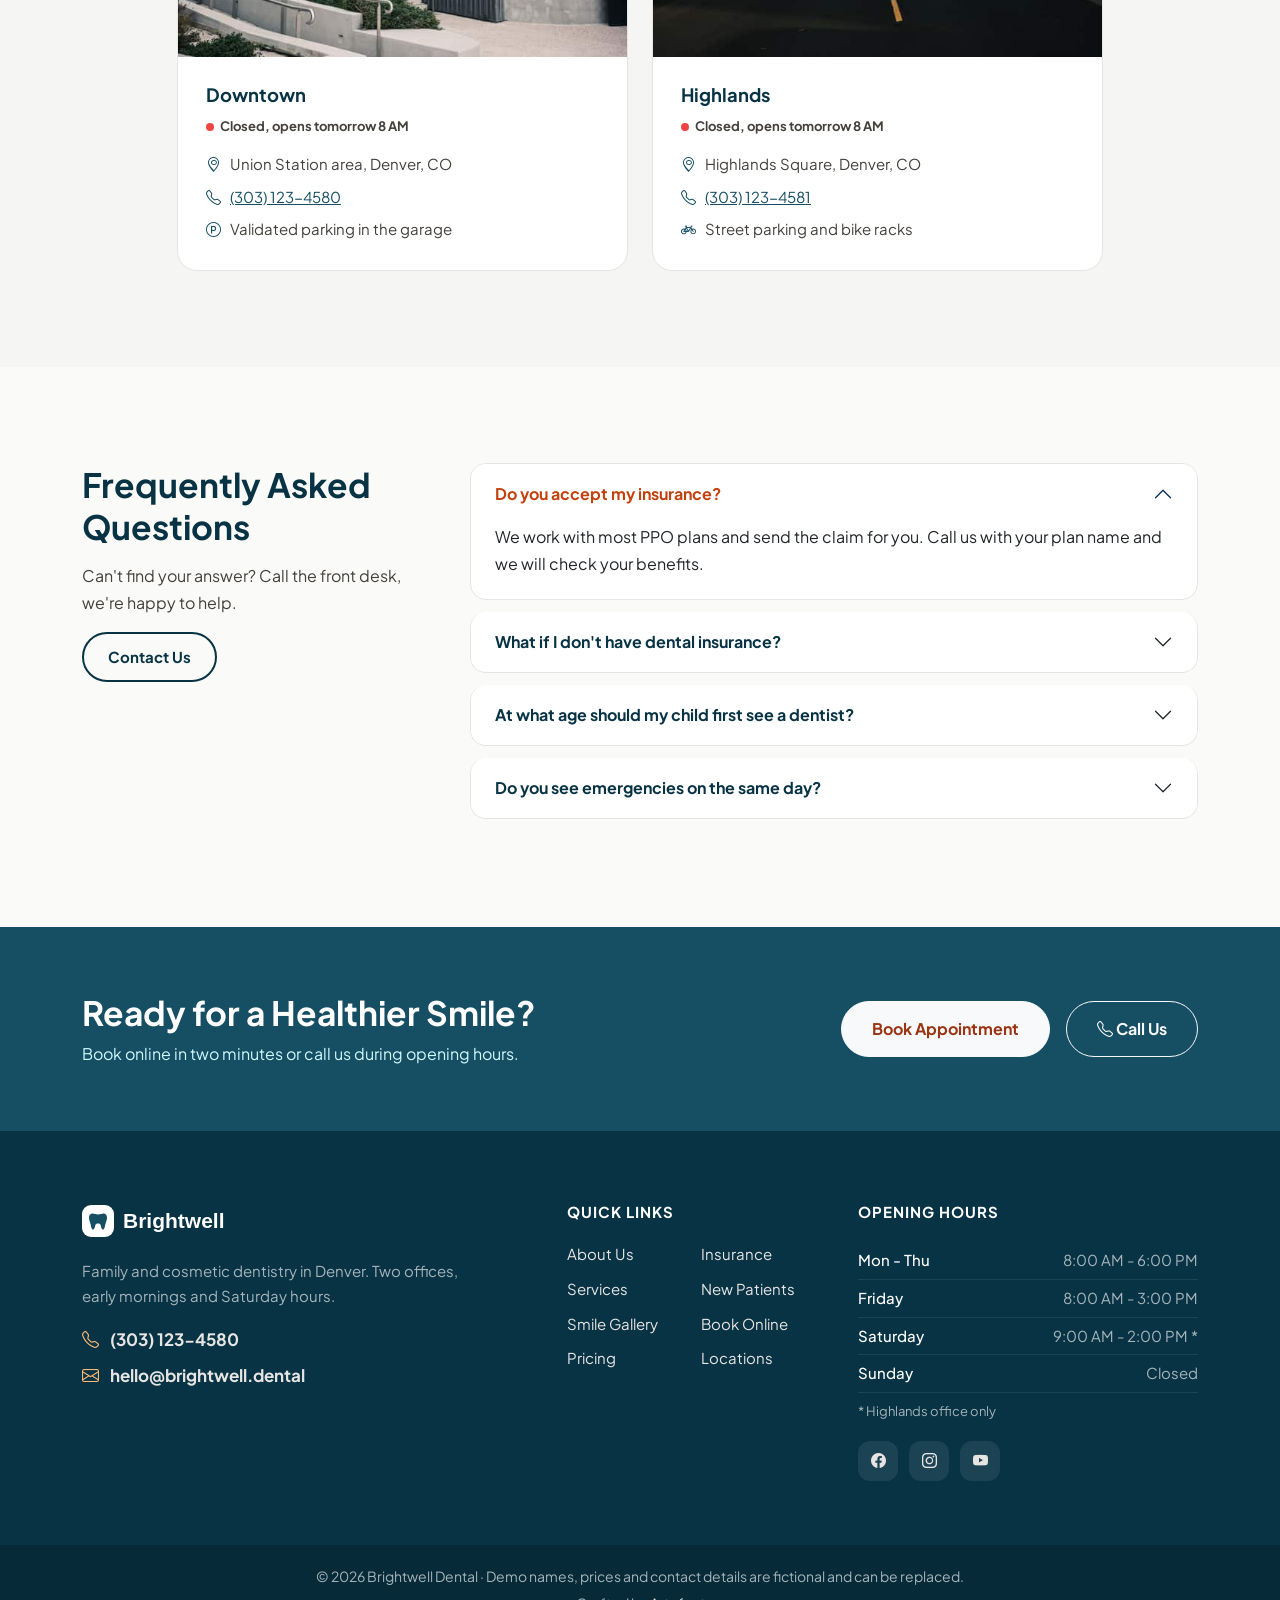
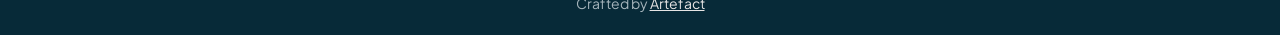
==== commit 9698cadd: "update copy and small style fixes" ====
--- a/index.html
+++ b/index.html
@@ -99,9 +99,9 @@
           <div class="banner-image">
             <img src="assets/img/banner_pexels-photo-5355703.jpg" alt="Dentist talking with a patient" width="880" height="960" fetchpriority="high">
             <div class="banner-card">
-              <span class="open-status" data-hours="1-4 08:00-18:00; 5 08:00-15:00; 6 09:00-14:00">Mon - Thu 8AM - 6PM</span>
-              <strong>Next available visit</strong>
-              <span>Tomorrow, 9:30 AM &middot; Downtown</span>
+              <i class="bi bi-calendar-check"></i>
+              <strong>Same-week appointments</strong>
+              <span>Book online in two minutes</span>
             </div>
           </div>
         </div>
@@ -217,7 +217,7 @@
           <div class="step-card">
             <span class="step-number">1</span>
             <h3>Book Online or Call</h3>
-            <p>Pick a time that suits you. We confirm by text the same day.</p>
+            <p>Pick a time that suits you. We confirm by text within one business hour.</p>
           </div>
         </div>
         <div class="col-md-4">
@@ -411,7 +411,7 @@
     <div class="container d-lg-flex justify-content-between align-items-center">
       <div>
         <h2>Ready for a Healthier Smile?</h2>
-        <p class="mb-lg-0">Book online in two minutes or call us, we answer until 6 PM.</p>
+        <p class="mb-lg-0">Book online in two minutes or call us during opening hours.</p>
       </div>
       <div class="d-flex flex-wrap gap-3">
         <a href="appointment.html" class="btn btn-light btn-lg">Book Appointment</a>
--- a/assets/css/style.css
+++ b/assets/css/style.css
@@ -82,6 +82,11 @@
   height: auto;
 }
 
+.no-js [data-aos] {
+  opacity: 1;
+  transform: none;
+}
+
 .section {
   padding: 96px 0;
 }
@@ -361,6 +366,11 @@
   flex-direction: column;
   gap: 2px;
   font-size: 14px;
+}
+
+.banner-card i {
+  color: var(--accent);
+  font-size: 22px;
 }
 
 .banner-card strong {
@@ -828,7 +838,7 @@
   height: 44px;
   border: 0;
   border-radius: 12px;
-  background: var(--primary);
+  background: var(--accent);
   color: #fff;
   font-size: 18px;
   box-shadow: 0 6px 16px rgba(0, 0, 0, .2);
@@ -846,7 +856,7 @@
 }
 
 .scroll-top:hover {
-  background: var(--accent);
+  background: var(--accent-dark);
 }
 
 /* ====== Page Header ====== */
@@ -1254,6 +1264,10 @@
   box-shadow: 0 0 0 3px rgba(22, 78, 99, .15);
 }
 
+.form-check-input {
+  border-color: #a8a29e;
+}
+
 .form-check-input:checked {
   background-color: var(--primary);
   border-color: var(--primary);
@@ -1358,6 +1372,13 @@
   border-color: #ef4444;
 }
 
+.slot-message {
+  color: #b91c1c;
+  font-size: 14px;
+  font-weight: 500;
+  margin: 10px 0 0;
+}
+
 /* ====== Contact ====== */
 .office-card {
   background: #fff;
@@ -1447,6 +1468,10 @@
     position: static;
   }
 
+  .footer-contact {
+    margin-bottom: 16px;
+  }
+
   .page-header h1 {
     font-size: 2.1rem;
   }
